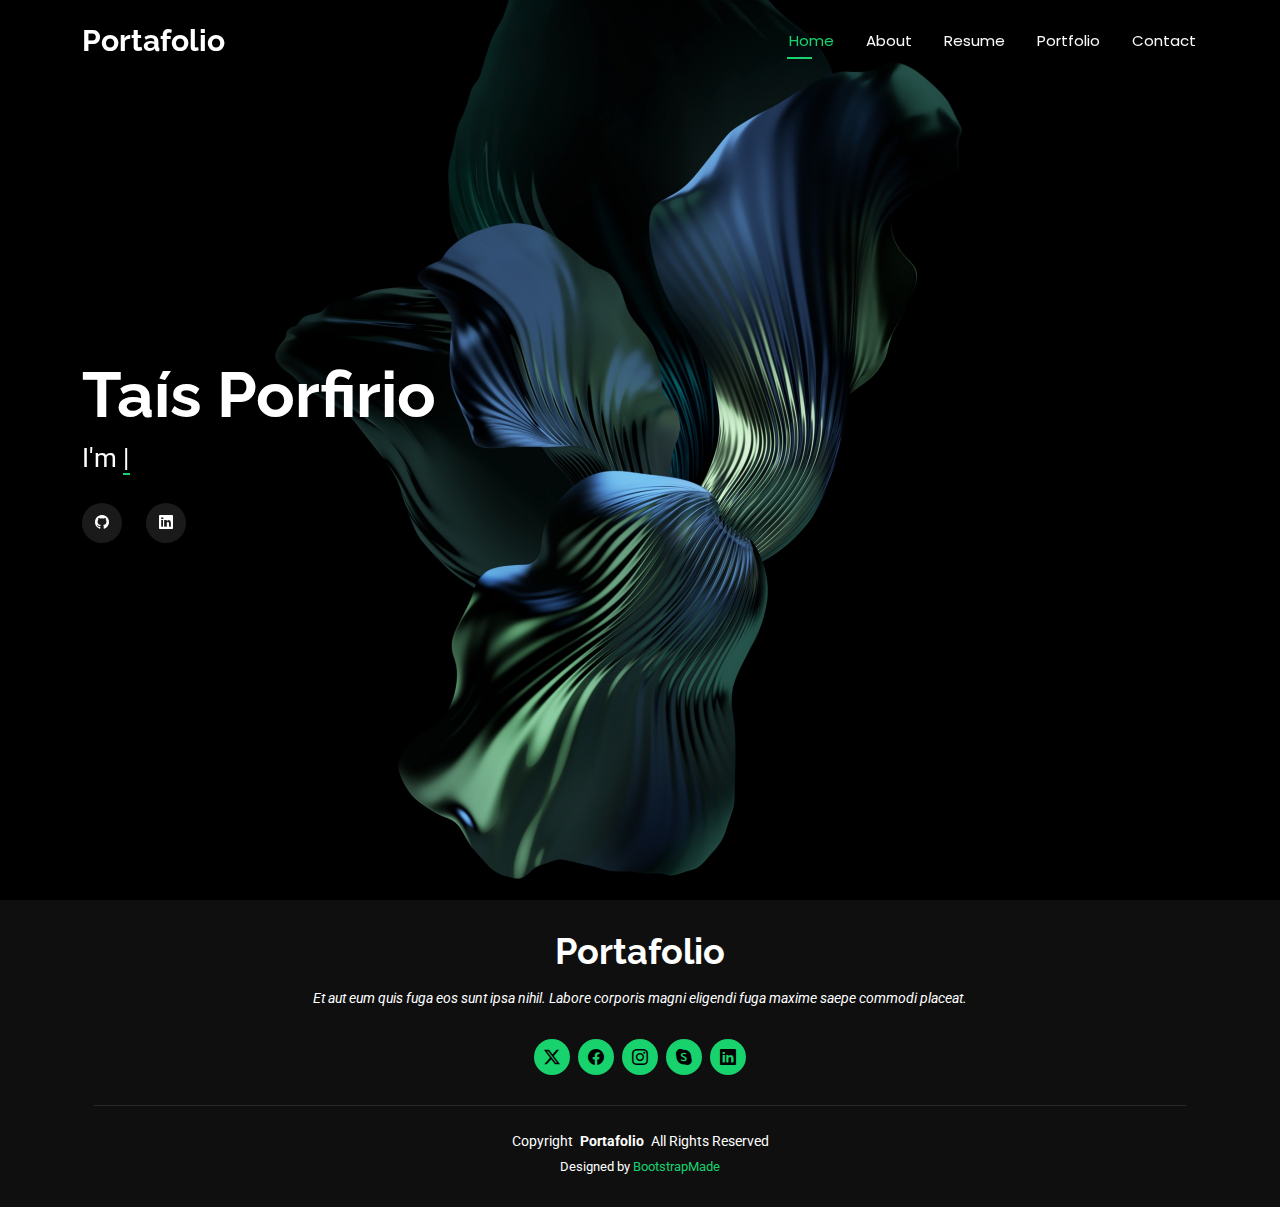
==== index.html @ ef2f5147 "update" ====
<!DOCTYPE html>
<html lang="en">

<head>
  <meta charset="utf-8">
  <meta content="width=device-width, initial-scale=1.0" name="viewport">
  <title>Tais Portafolio</title>
  <meta name="description" content="">
  <meta name="keywords" content="">

  <!-- Favicons -->
  <link href="assets/img/logo_dark.svg" rel="icon">
  <link href="assets/img/logo_dark.svg" rel="apple-touch-icon">

  <!-- Fonts -->
  <link href="https://fonts.googleapis.com" rel="preconnect">
  <link href="https://fonts.gstatic.com" rel="preconnect" crossorigin>
  <link href="https://fonts.googleapis.com/css2?family=Roboto:ital,wght@0,100;0,300;0,400;0,500;0,700;0,900;1,100;1,300;1,400;1,500;1,700;1,900&family=Poppins:ital,wght@0,100;0,200;0,300;0,400;0,500;0,600;0,700;0,800;0,900;1,100;1,200;1,300;1,400;1,500;1,600;1,700;1,800;1,900&family=Raleway:ital,wght@0,100;0,200;0,300;0,400;0,500;0,600;0,700;0,800;0,900;1,100;1,200;1,300;1,400;1,500;1,600;1,700;1,800;1,900&display=swap" rel="stylesheet">

  <!-- Vendor CSS Files -->
  <link href="assets/vendor/bootstrap/css/bootstrap.min.css" rel="stylesheet">
  <link href="assets/vendor/bootstrap-icons/bootstrap-icons.css" rel="stylesheet">
  <link href="assets/vendor/aos/aos.css" rel="stylesheet">
  <link href="assets/vendor/swiper/swiper-bundle.min.css" rel="stylesheet">
  <link href="assets/vendor/glightbox/css/glightbox.min.css" rel="stylesheet">

  <!-- Main CSS File -->
  <link href="assets/css/main.css" rel="stylesheet">


</head>

<body class="index-page">

  <header id="header" class="header d-flex align-items-center fixed-top">
    <div class="container-fluid container-xl position-relative d-flex align-items-center justify-content-between">

      <a href="index.html" class="logo d-flex align-items-center">
        <!-- Uncomment the line below if you also wish to use an image logo -->
        <!-- <img src="assets/img/logo.png" alt=""> -->
        <h1 class="sitename">Portafolio</h1>
      </a>

      <nav id="navmenu" class="navmenu">
        <ul>
          <li><a href="index.html" class="active">Home</a></li>
          <li><a href="about.html">About</a></li>
          <li><a href="resume.html">Resume</a></li>
          <li><a href="portfolio.html">Portfolio</a></li>
          <li><a href="contact.html">Contact</a></li>
        </ul>
        <i class="mobile-nav-toggle d-xl-none bi bi-list"></i>
      </nav>

    </div>
  </header>

  <main class="main">

    <!-- Hero Section -->
    <section id="hero" class="hero section dark-background">

      <img src="assets/img/green-abstract-2880x1800-11001.jpg" alt="" data-aos="fade-in">

      <div class="container" data-aos="zoom-out" data-aos-delay="100">
        <h2>Taís Porfirio</h2>
        <p>I'm <span class="typed" data-typed-items="Dev Mobile, Developer Front end, React Specialista, React Native specialista">Photographer</span><span class="typed-cursor typed-cursor--blink"></span></p>
        <div class="social-links">
          <a href="https://github.com/Tais1719"><i class="bi bi-github"></i></a>
          <a href="https://www.linkedin.com/in/ta%C3%ADs-porfirio-dos-santos-2a14bb2b4/"><i class="bi bi-linkedin"></i></a>
        </div>
      </div>

    </section><!-- /Hero Section -->

  </main>

  <footer id="footer" class="footer dark-background">
    <div class="container">
      <h3 class="sitename">Portafolio</h3>
      <p>Et aut eum quis fuga eos sunt ipsa nihil. Labore corporis magni eligendi fuga maxime saepe commodi placeat.</p>
      <div class="social-links d-flex justify-content-center">
        <a href=""><i class="bi bi-twitter-x"></i></a>
        <a href=""><i class="bi bi-facebook"></i></a>
        <a href=""><i class="bi bi-instagram"></i></a>
        <a href=""><i class="bi bi-skype"></i></a>
        <a href=""><i class="bi bi-linkedin"></i></a>
      </div>
      <div class="container">
        <div class="copyright">
          <span>Copyright</span> <strong class="px-1 sitename">Portafolio</strong> <span>All Rights Reserved</span>
        </div>
        <div class="credits">
          <!-- All the links in the footer should remain intact. -->
          <!-- You can delete the links only if you've purchased the pro version. -->
          <!-- Licensing information: https://bootstrapmade.com/license/ -->
          <!-- Purchase the pro version with working PHP/AJAX contact form: [buy-url] -->
          Designed by <a href="https://bootstrapmade.com/">BootstrapMade</a>
        </div>
      </div>
    </div>
  </footer>

  <!-- Scroll Top -->
  <a href="#" id="scroll-top" class="scroll-top d-flex align-items-center justify-content-center"><i class="bi bi-arrow-up-short"></i></a>

  <!-- Preloader -->
  <div id="preloader"></div>

  <!-- Vendor JS Files -->
  <script src="assets/vendor/bootstrap/js/bootstrap.bundle.min.js"></script>
  <script src="assets/vendor/php-email-form/validate.js"></script>
  <script src="assets/vendor/aos/aos.js"></script>
  <script src="assets/vendor/typed.js/typed.umd.js"></script>
  <script src="assets/vendor/purecounter/purecounter_vanilla.js"></script>
  <script src="assets/vendor/waypoints/noframework.waypoints.js"></script>
  <script src="assets/vendor/swiper/swiper-bundle.min.js"></script>
  <script src="assets/vendor/glightbox/js/glightbox.min.js"></script>
  <script src="assets/vendor/imagesloaded/imagesloaded.pkgd.min.js"></script>
  <script src="assets/vendor/isotope-layout/isotope.pkgd.min.js"></script>

  <!-- Main JS File -->
  <script src="assets/js/main.js"></script>

</body>

</html>
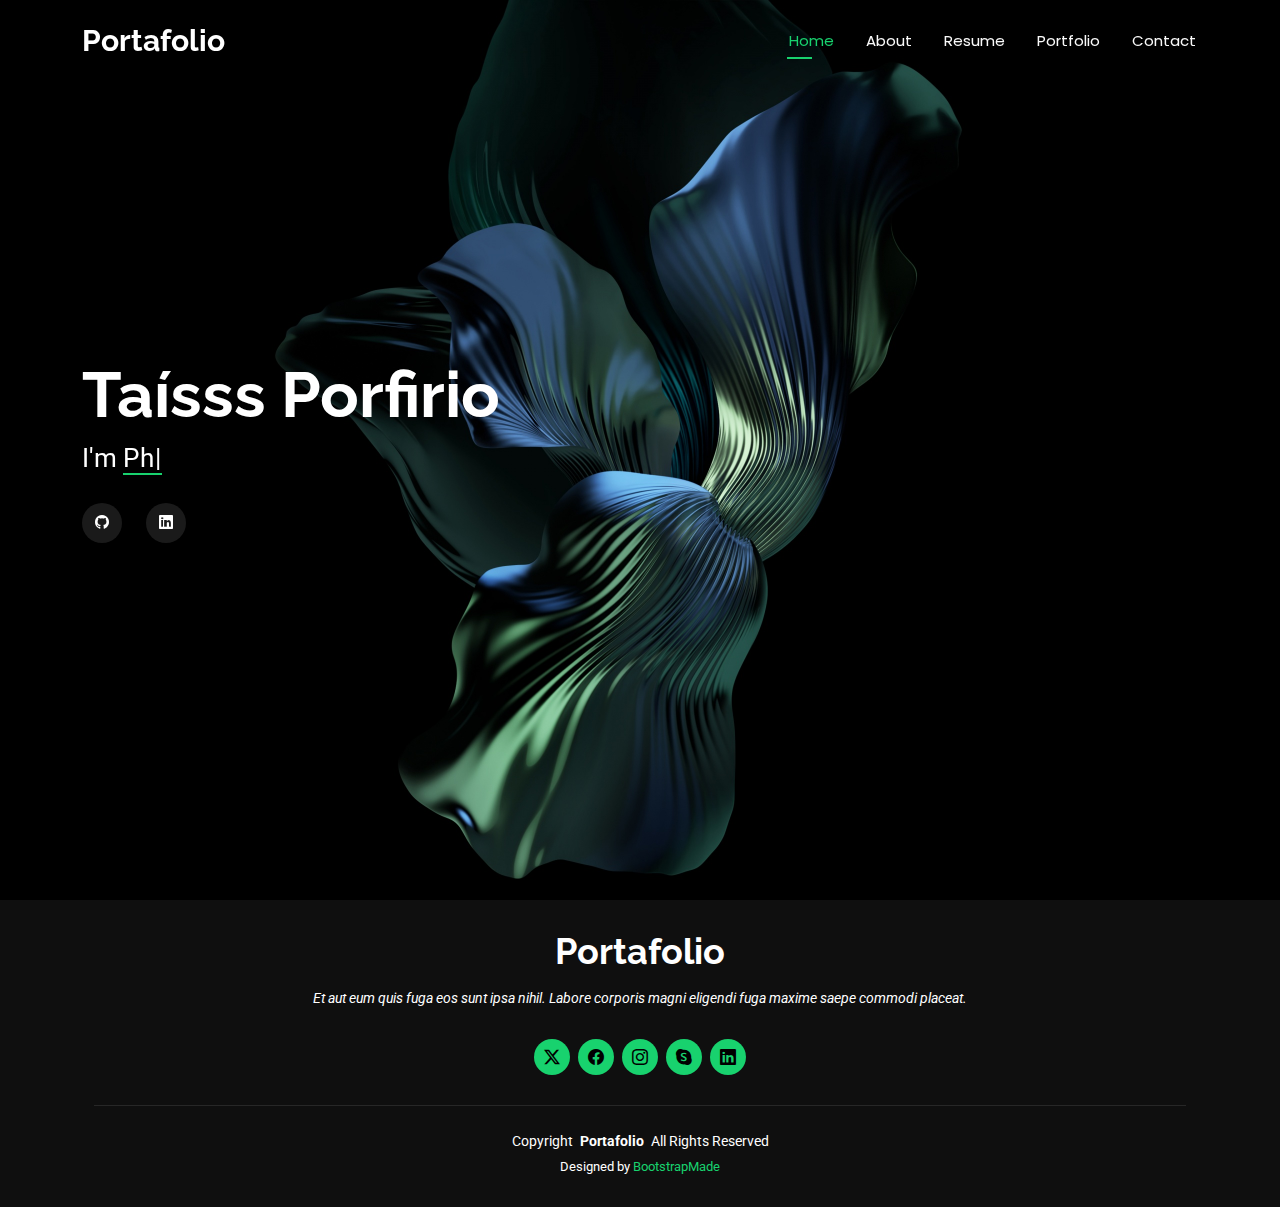
==== commit 24659aee: "feat(example): text changed" ====
--- a/index.html
+++ b/index.html
@@ -63,7 +63,7 @@
       <img src="assets/img/green-abstract-2880x1800-11001.jpg" alt="" data-aos="fade-in">
 
       <div class="container" data-aos="zoom-out" data-aos-delay="100">
-        <h2>Taís Porfirio</h2>
+        <h2>Taísss Porfirio</h2>
         <p>I'm <span class="typed" data-typed-items="Dev Mobile, Developer Front end, React Specialista, React Native specialista">Photographer</span><span class="typed-cursor typed-cursor--blink"></span></p>
         <div class="social-links">
           <a href="https://github.com/Tais1719"><i class="bi bi-github"></i></a>
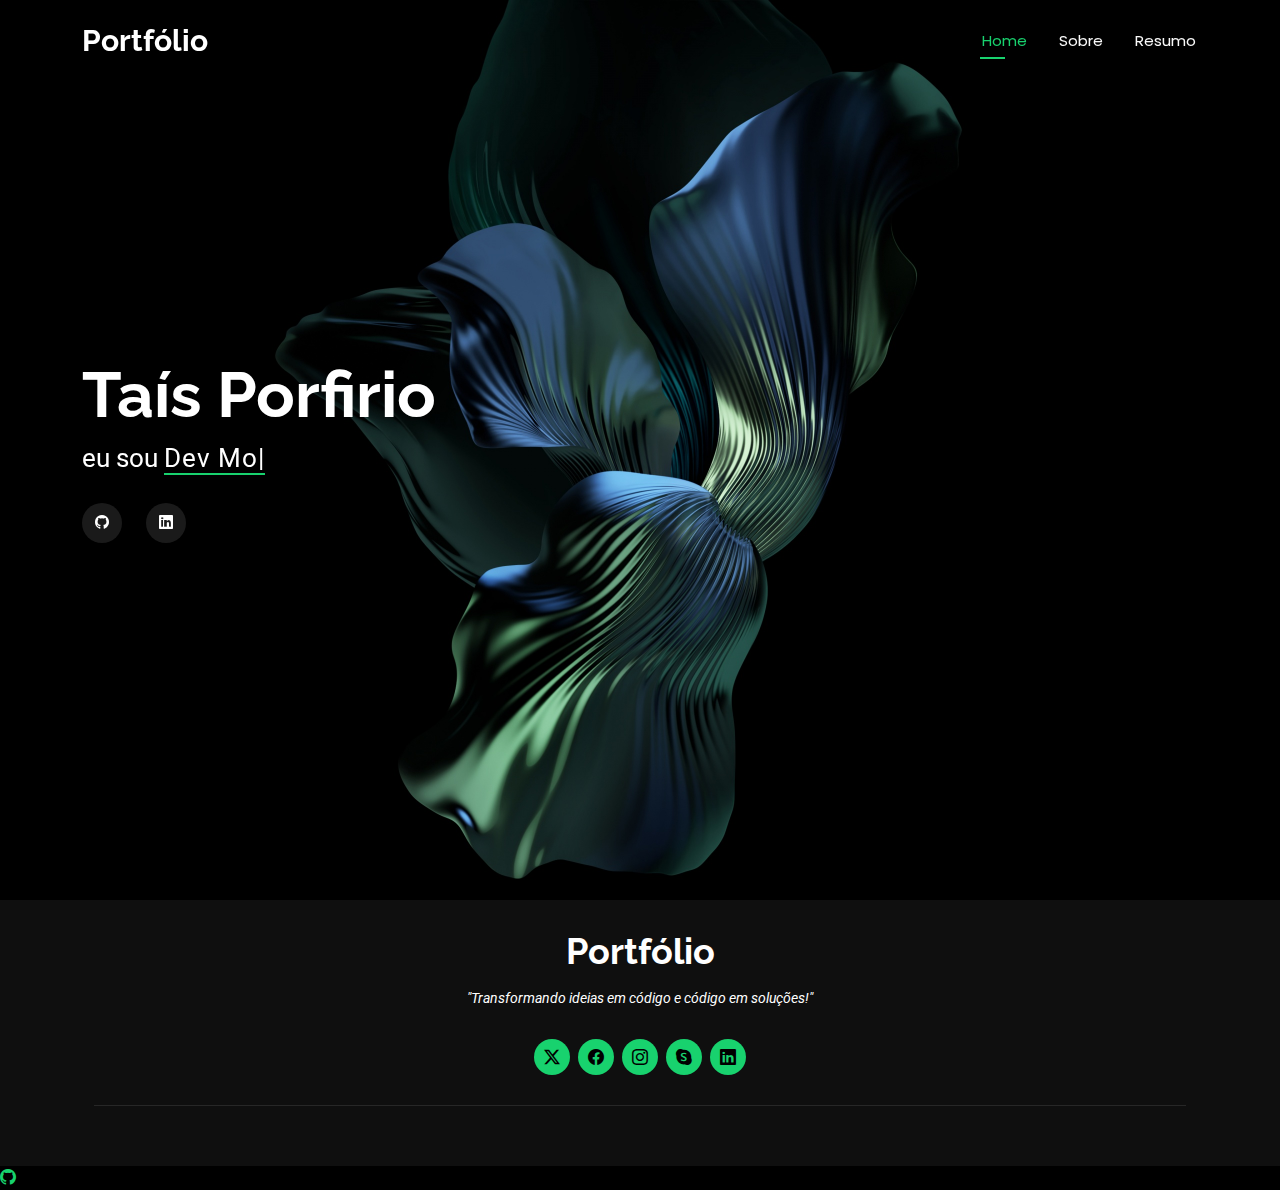
==== commit 2b992a9e: "câmbio" ====
--- a/index.html
+++ b/index.html
@@ -4,7 +4,7 @@
 <head>
   <meta charset="utf-8">
   <meta content="width=device-width, initial-scale=1.0" name="viewport">
-  <title>Tais Portafolio</title>
+  <title>Tais Portfólio</title>
   <meta name="description" content="">
   <meta name="keywords" content="">
 
@@ -38,16 +38,14 @@
       <a href="index.html" class="logo d-flex align-items-center">
         <!-- Uncomment the line below if you also wish to use an image logo -->
         <!-- <img src="assets/img/logo.png" alt=""> -->
-        <h1 class="sitename">Portafolio</h1>
+        <h1 class="sitename">Portfólio</h1>
       </a>
 
       <nav id="navmenu" class="navmenu">
         <ul>
           <li><a href="index.html" class="active">Home</a></li>
-          <li><a href="about.html">About</a></li>
-          <li><a href="resume.html">Resume</a></li>
-          <li><a href="portfolio.html">Portfolio</a></li>
-          <li><a href="contact.html">Contact</a></li>
+          <li><a href="about.html">Sobre</a></li>
+          <li><a href="resume.html">Resumo</a></li>
         </ul>
         <i class="mobile-nav-toggle d-xl-none bi bi-list"></i>
       </nav>
@@ -63,8 +61,8 @@
       <img src="assets/img/green-abstract-2880x1800-11001.jpg" alt="" data-aos="fade-in">
 
       <div class="container" data-aos="zoom-out" data-aos-delay="100">
-        <h2>Taísss Porfirio</h2>
-        <p>I'm <span class="typed" data-typed-items="Dev Mobile, Developer Front end, React Specialista, React Native specialista">Photographer</span><span class="typed-cursor typed-cursor--blink"></span></p>
+        <h2>Taís Porfirio</h2>
+        <p>eu sou <span class="typed" data-typed-items="Dev Mobile, Developer Front end, React Specialista, React Native specialista"></span><span class="typed-cursor typed-cursor--blink"></span></p>
         <div class="social-links">
           <a href="https://github.com/Tais1719"><i class="bi bi-github"></i></a>
           <a href="https://www.linkedin.com/in/ta%C3%ADs-porfirio-dos-santos-2a14bb2b4/"><i class="bi bi-linkedin"></i></a>
@@ -77,8 +75,8 @@
 
   <footer id="footer" class="footer dark-background">
     <div class="container">
-      <h3 class="sitename">Portafolio</h3>
-      <p>Et aut eum quis fuga eos sunt ipsa nihil. Labore corporis magni eligendi fuga maxime saepe commodi placeat.</p>
+      <h3 class="sitename">Portfólio</h3>
+      <p>"Transformando ideias em código e código em soluções!"</p>
       <div class="social-links d-flex justify-content-center">
         <a href=""><i class="bi bi-twitter-x"></i></a>
         <a href=""><i class="bi bi-facebook"></i></a>
@@ -88,14 +86,14 @@
       </div>
       <div class="container">
         <div class="copyright">
-          <span>Copyright</span> <strong class="px-1 sitename">Portafolio</strong> <span>All Rights Reserved</span>
+      
         </div>
         <div class="credits">
           <!-- All the links in the footer should remain intact. -->
           <!-- You can delete the links only if you've purchased the pro version. -->
           <!-- Licensing information: https://bootstrapmade.com/license/ -->
           <!-- Purchase the pro version with working PHP/AJAX contact form: [buy-url] -->
-          Designed by <a href="https://bootstrapmade.com/">BootstrapMade</a>
+        
         </div>
       </div>
     </div>
@@ -117,7 +115,7 @@
   <script src="assets/vendor/swiper/swiper-bundle.min.js"></script>
   <script src="assets/vendor/glightbox/js/glightbox.min.js"></script>
   <script src="assets/vendor/imagesloaded/imagesloaded.pkgd.min.js"></script>
-  <script src="assets/vendor/isotope-layout/isotope.pkgd.min.js"></script>
+  <a href="https://github.com/Tais1719"><i class="bi bi-github"></i></a>
 
   <!-- Main JS File -->
   <script src="assets/js/main.js"></script>
